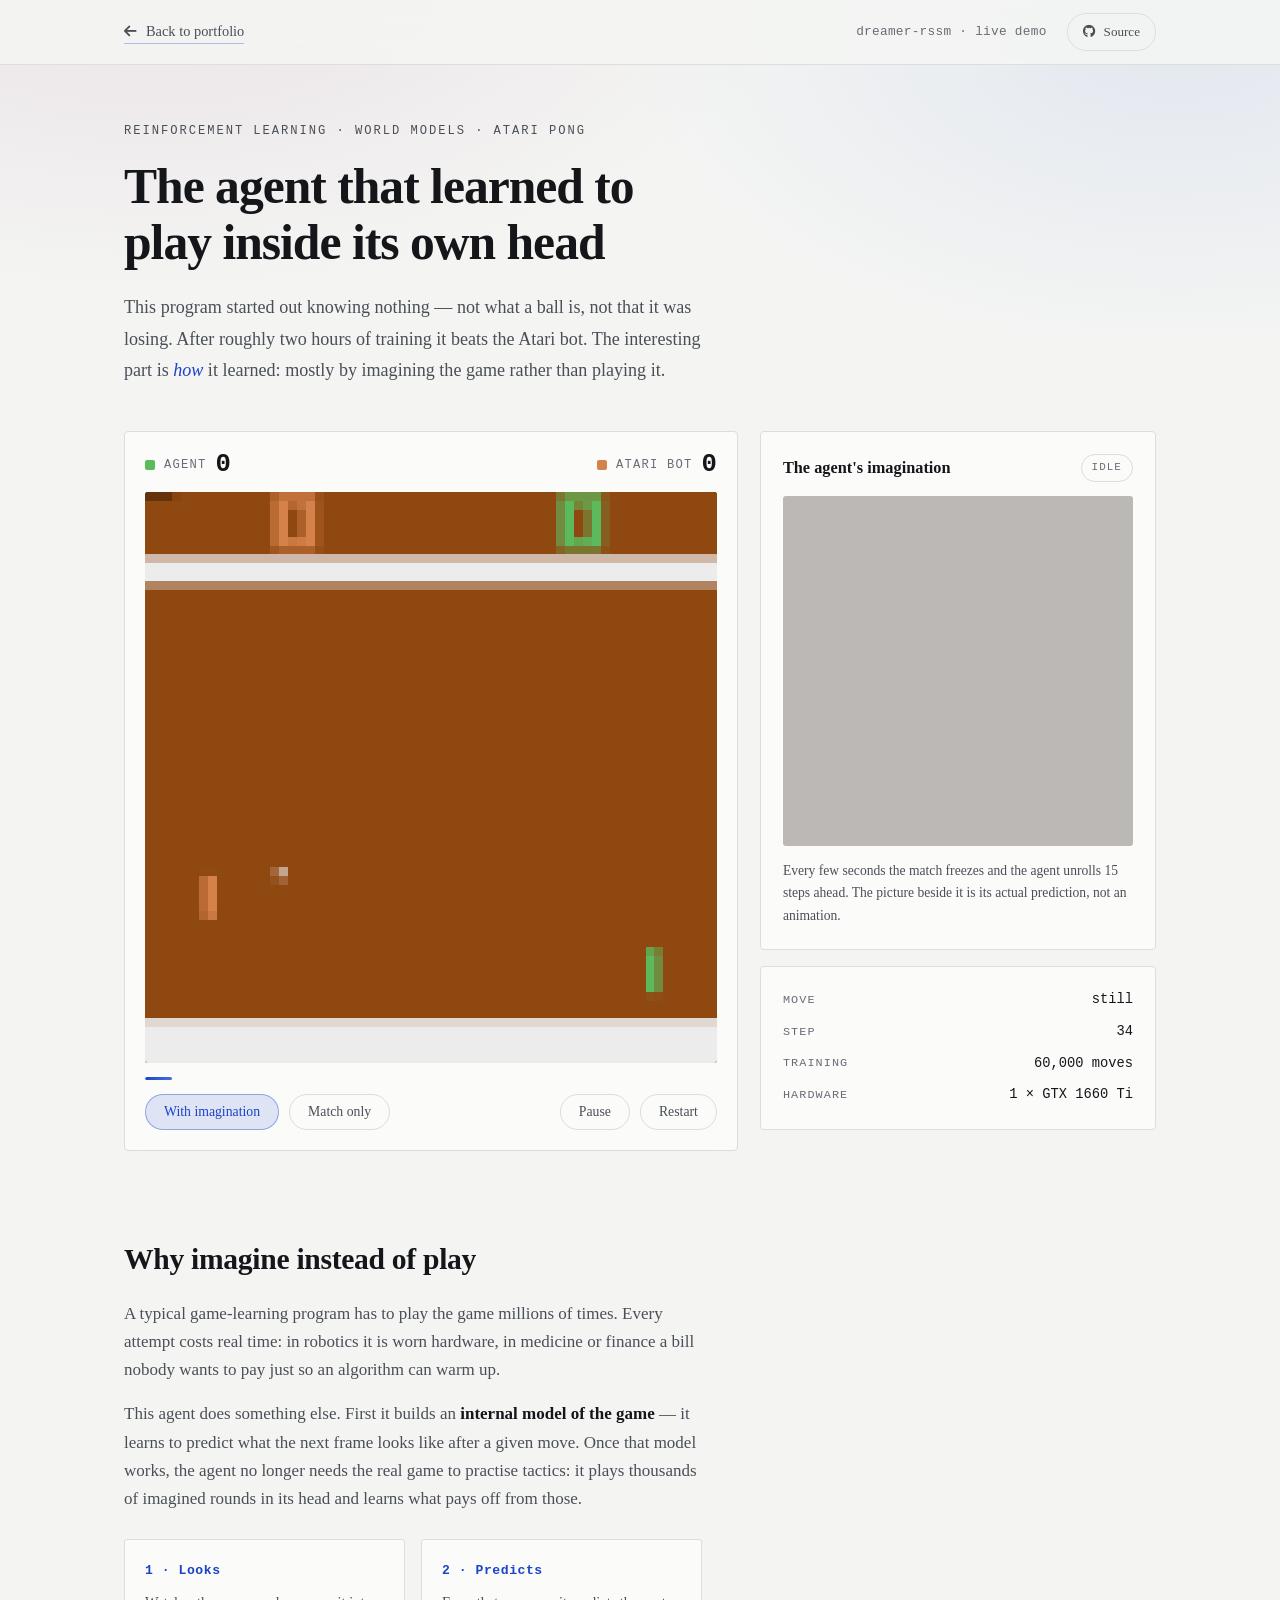
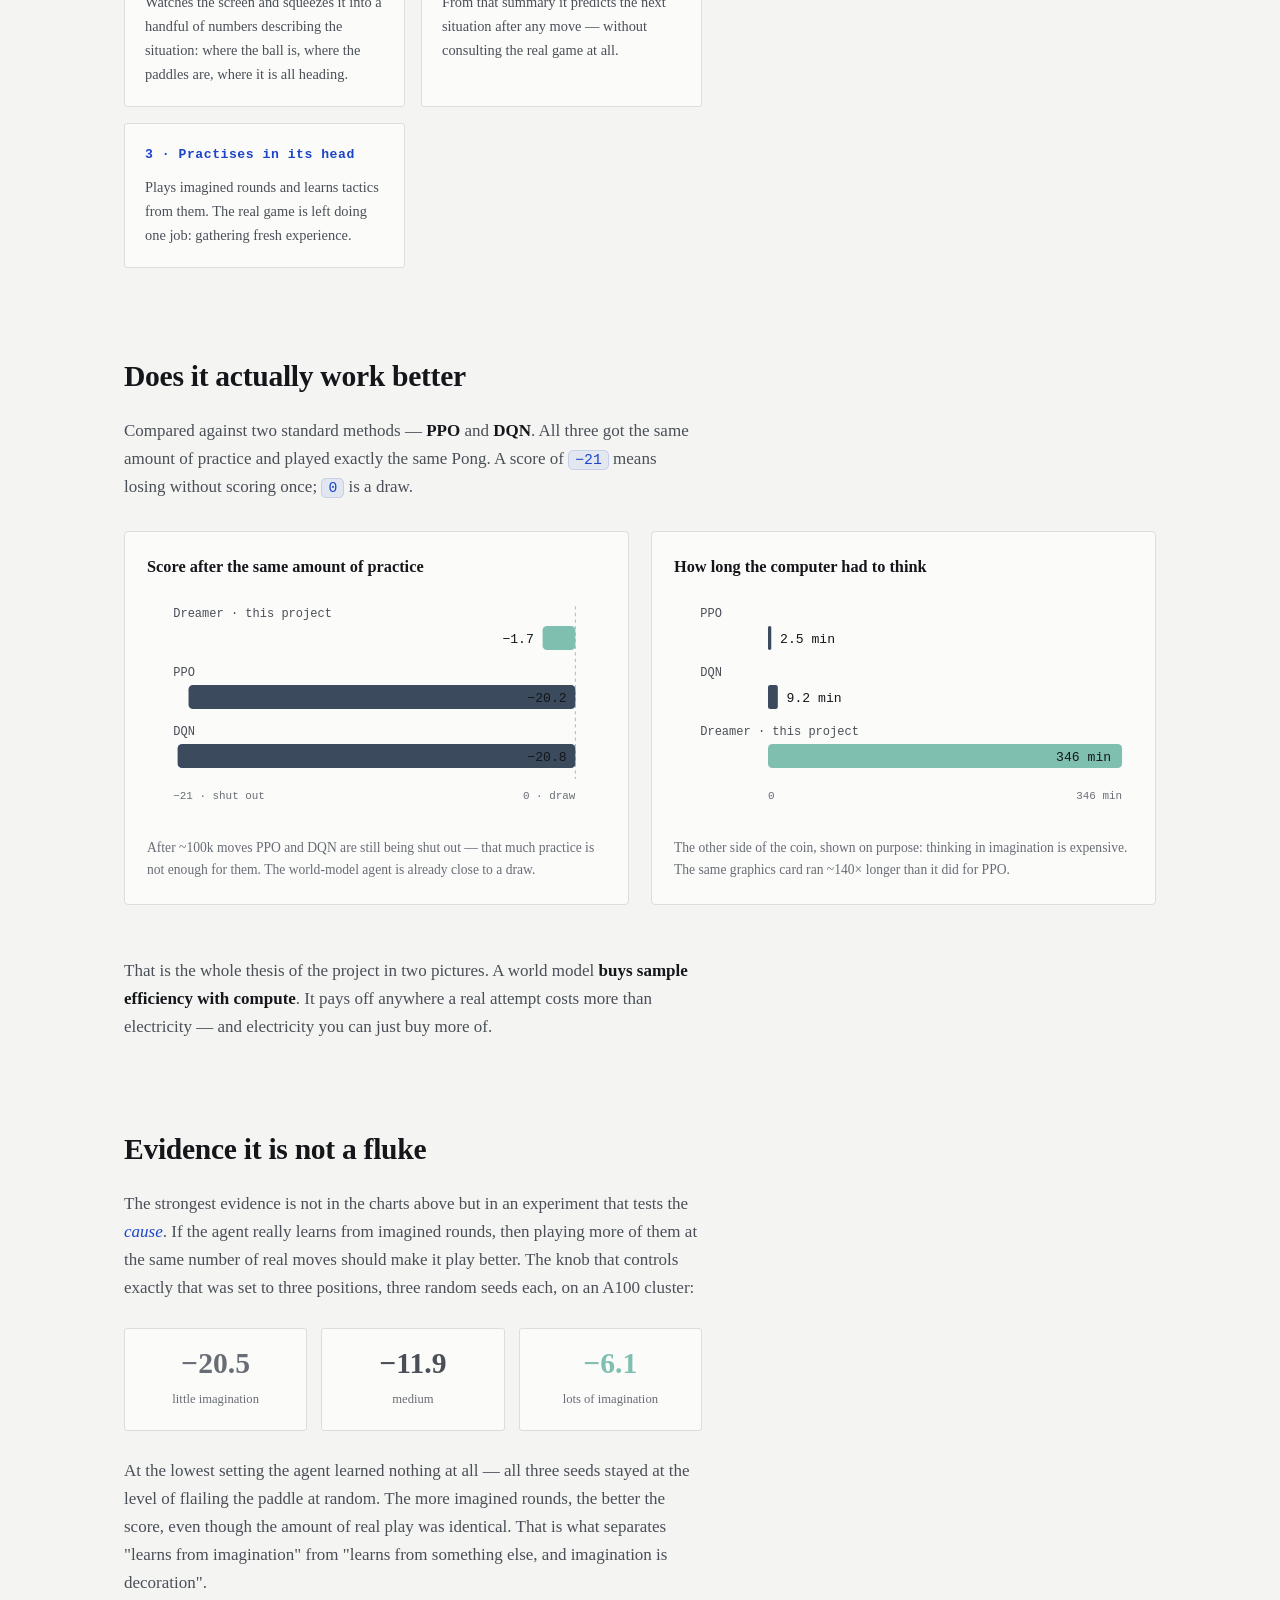
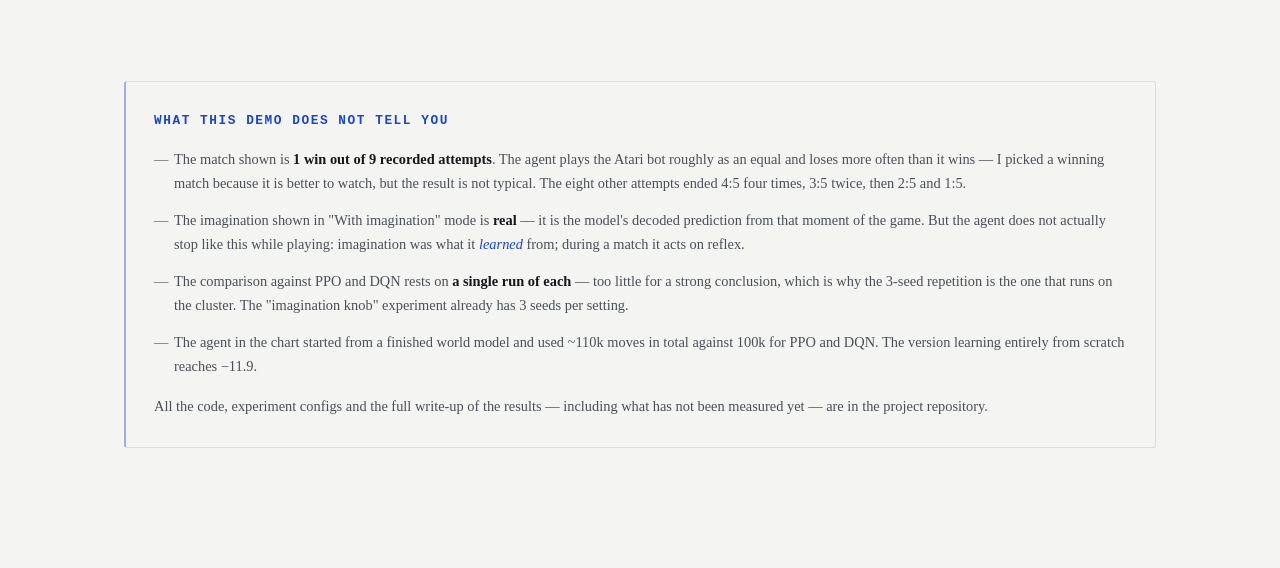
==== demos/dreamer/index.html @ c0cf16ac "Retype the portfolio as a preprint: paper, pen-blue accent, sidenotes Replaces the near-black glassm" ====
<!doctype html>
<html lang="en">
  <head>
    <meta charset="UTF-8" />
    <meta name="viewport" content="width=device-width, initial-scale=1.0" />
    <meta
      name="description"
      content="Live demo of dreamer-rssm — a DreamerV2/V3-style world-model agent that learned Atari Pong by training inside its own imagination. Real recorded frames and real decoded model predictions."
    />
    <title>The agent that learned to play inside its own head | Grzegorz Mróz</title>

    <link
      rel="icon"
      href="data:image/svg+xml,<svg xmlns='http://www.w3.org/2000/svg' viewBox='0 0 100 100'><text y='.9em' font-size='90'>🌀</text></svg>"
    />

    <link rel="preconnect" href="https://fonts.googleapis.com" />
    <link rel="preconnect" href="https://fonts.gstatic.com" crossorigin />
    <link
      href="https://fonts.googleapis.com/css2?family=Inter:wght@300;400;500;600;700&family=Outfit:wght@400;500;600;700;800&family=JetBrains+Mono:wght@400;500&display=swap"
      rel="stylesheet"
    />
    <link
      rel="stylesheet"
      href="https://cdnjs.cloudflare.com/ajax/libs/font-awesome/6.5.0/css/all.min.css"
    />

    <link rel="stylesheet" href="../../styles.css?v=7" />
    <link rel="stylesheet" href="../demo.css?v=7" />
    <link rel="stylesheet" href="dreamer.css?v=7" />
  </head>

  <body class="demo-page">
    <div class="demo-topbar">
      <div class="demo-topbar-inner">
        <a class="demo-back" href="../../index.html#projects">
          <i class="fas fa-arrow-left"></i> Back to portfolio
        </a>
        <span class="demo-topbar-title">dreamer-rssm · live demo</span>
        <a
          class="demo-repo"
          href="https://github.com/Grzmro/dreamer-rssm"
          target="_blank"
          rel="noopener noreferrer"
        >
          <i class="fab fa-github"></i> Source
        </a>
      </div>
    </div>

    <div class="demo-wrap">
      <header class="demo-prose">
        <p class="demo-eyebrow">Reinforcement learning · world models · Atari Pong</p>
        <h1>The agent that learned to play inside its own head</h1>
        <p class="demo-lede">
          This program started out knowing nothing — not what a ball is, not that it was
          losing. After roughly two hours of training it beats the Atari bot. The interesting
          part is <em>how</em> it learned: mostly by imagining the game rather than playing it.
        </p>
      </header>

      <!-- ============ THE MATCH ============ -->
      <section class="dreamer-machine">
        <div class="dreamer-screen-shell">
          <div class="dreamer-scoreline">
            <div class="dreamer-score-side">
              <span class="dreamer-swatch dreamer-swatch-agent"></span>
              <span>agent</span>
              <span class="dreamer-score-num" id="scoreA">0</span>
            </div>
            <div class="dreamer-score-side dreamer-score-side-right">
              <span class="dreamer-score-num" id="scoreB">0</span>
              <span>Atari bot</span>
              <span class="dreamer-swatch dreamer-swatch-rival"></span>
            </div>
          </div>

          <div class="dreamer-screen">
            <canvas id="stage" width="64" height="64" aria-label="Recorded Pong match"></canvas>
            <div class="dreamer-flash" id="flash"></div>
            <div class="dreamer-loading" id="loading">loading the recorded match…</div>
          </div>

          <div class="dreamer-track"><i id="progress"></i></div>

          <div class="demo-controls">
            <button class="demo-btn" id="mode1" aria-pressed="true">With imagination</button>
            <button class="demo-btn" id="mode2" aria-pressed="false">Match only</button>
            <span class="demo-spacer"></span>
            <button class="demo-btn" id="play">Pause</button>
            <button class="demo-btn" id="restart">Restart</button>
          </div>
        </div>

        <div class="dreamer-side">
          <div class="demo-panel">
            <div class="demo-panel-head">
              <h3>The agent's imagination</h3>
              <span class="demo-badge" id="dreamBadge">idle</span>
            </div>
            <div class="dreamer-dream-screen is-idle" id="dreamShell">
              <canvas id="dream" width="64" height="64" aria-label="Decoded model prediction"></canvas>
            </div>
            <p class="dreamer-dream-text" id="dreamText">
              Every few seconds the match freezes and the agent unrolls 15 steps ahead. The
              picture beside it is its actual prediction, not an animation.
            </p>
          </div>

          <div class="demo-panel">
            <dl class="demo-readout">
              <dt>move</dt>
              <dd id="rMove">—</dd>
              <dt>step</dt>
              <dd id="rStep">0</dd>
              <dt>training</dt>
              <dd>60,000 moves</dd>
              <dt>hardware</dt>
              <dd>1 × GTX 1660 Ti</dd>
            </dl>
          </div>
        </div>
      </section>

      <!-- ============ WHY IMAGINATION ============ -->
      <section class="demo-section demo-prose">
        <h2>Why imagine instead of play</h2>
        <p>
          A typical game-learning program has to play the game millions of times. Every attempt
          costs real time: in robotics it is worn hardware, in medicine or finance a bill nobody
          wants to pay just so an algorithm can warm up.
        </p>
        <p>
          This agent does something else. First it builds an <strong>internal model of the
          game</strong> — it learns to predict what the next frame looks like after a given move.
          Once that model works, the agent no longer needs the real game to practise tactics: it
          plays thousands of imagined rounds in its head and learns what pays off from those.
        </p>
        <div class="demo-cards">
          <div class="demo-card">
            <h3>1 · Looks</h3>
            <p>
              Watches the screen and squeezes it into a handful of numbers describing the
              situation: where the ball is, where the paddles are, where it is all heading.
            </p>
          </div>
          <div class="demo-card">
            <h3>2 · Predicts</h3>
            <p>
              From that summary it predicts the next situation after any move — without
              consulting the real game at all.
            </p>
          </div>
          <div class="demo-card">
            <h3>3 · Practises in its head</h3>
            <p>
              Plays imagined rounds and learns tactics from them. The real game is left doing
              one job: gathering fresh experience.
            </p>
          </div>
        </div>
      </section>

      <!-- ============ DOES IT WORK ============ -->
      <section class="demo-section">
        <div class="demo-prose">
          <h2>Does it actually work better</h2>
          <p>
            Compared against two standard methods — <strong>PPO</strong> and <strong>DQN</strong>.
            All three got the same amount of practice and played exactly the same Pong. A score of
            <code>−21</code> means losing without scoring once; <code>0</code> is a draw.
          </p>
        </div>

        <div class="demo-figures">
          <figure class="demo-figure">
            <h3>Score after the same amount of practice</h3>
            <svg
              viewBox="0 0 420 214"
              role="img"
              aria-label="Match score: Dreamer −1.7; PPO −20.2; DQN −20.8. Zero means a draw."
            >
              <line class="rule-zero" x1="392" y1="14" x2="392" y2="172"></line>
              <line class="rule" x1="24" y1="172" x2="392" y2="172"></line>
              <text class="axis-note" x="392" y="190" text-anchor="end">0 · draw</text>
              <text class="axis-note" x="24" y="190" text-anchor="start">−21 · shut out</text>

              <g>
                <title>Dreamer, this project: −1.7</title>
                <text class="bar-label" x="24" y="24">Dreamer · this project</text>
                <rect x="362" y="32" width="30" height="22" rx="4" fill="#7fbfb0"></rect>
                <text class="bar-value" x="354" y="48" text-anchor="end">−1.7</text>
              </g>
              <g>
                <title>PPO: −20.2</title>
                <text class="bar-label" x="24" y="78">PPO</text>
                <rect x="38" y="86" width="354" height="22" rx="4" fill="#3c4a5e"></rect>
                <text class="bar-value" x="384" y="102" text-anchor="end">−20.2</text>
              </g>
              <g>
                <title>DQN: −20.8</title>
                <text class="bar-label" x="24" y="132">DQN</text>
                <rect x="28" y="140" width="364" height="22" rx="4" fill="#3c4a5e"></rect>
                <text class="bar-value" x="384" y="156" text-anchor="end">−20.8</text>
              </g>
            </svg>
            <figcaption>
              After ~100k moves PPO and DQN are still being shut out — that much practice is not
              enough for them. The world-model agent is already close to a draw.
            </figcaption>
          </figure>

          <figure class="demo-figure">
            <h3>How long the computer had to think</h3>
            <svg
              viewBox="0 0 420 214"
              role="img"
              aria-label="Compute time on the same GPU: PPO 2.5 minutes; DQN 9.2 minutes; Dreamer 346 minutes."
            >
              <line class="rule" x1="86" y1="172" x2="410" y2="172"></line>
              <text class="axis-note" x="86" y="190" text-anchor="start">0</text>
              <text class="axis-note" x="410" y="190" text-anchor="end">346 min</text>

              <g>
                <title>PPO: 2.5 minutes</title>
                <text class="bar-label" x="24" y="24">PPO</text>
                <rect x="86" y="32" width="3" height="22" rx="1.5" fill="#3c4a5e"></rect>
                <text class="bar-value" x="97" y="48">2.5 min</text>
              </g>
              <g>
                <title>DQN: 9.2 minutes</title>
                <text class="bar-label" x="24" y="78">DQN</text>
                <rect x="86" y="86" width="9" height="22" rx="2" fill="#3c4a5e"></rect>
                <text class="bar-value" x="103" y="102">9.2 min</text>
              </g>
              <g>
                <title>Dreamer: 346 minutes</title>
                <text class="bar-label" x="24" y="132">Dreamer · this project</text>
                <rect x="86" y="140" width="324" height="22" rx="4" fill="#7fbfb0"></rect>
                <text class="bar-value" x="400" y="156" text-anchor="end">346 min</text>
              </g>
            </svg>
            <figcaption>
              The other side of the coin, shown on purpose: thinking in imagination is expensive.
              The same graphics card ran ~140× longer than it did for PPO.
            </figcaption>
          </figure>
        </div>

        <div class="demo-prose demo-section-tight">
          <p>
            That is the whole thesis of the project in two pictures. A world model
            <strong>buys sample efficiency with compute</strong>. It pays off anywhere a real
            attempt costs more than electricity — and electricity you can just buy more of.
          </p>
        </div>
      </section>

      <!-- ============ NOT A FLUKE ============ -->
      <section class="demo-section demo-prose">
        <h2>Evidence it is not a fluke</h2>
        <p>
          The strongest evidence is not in the charts above but in an experiment that tests the
          <em>cause</em>. If the agent really learns from imagined rounds, then playing more of
          them at the same number of real moves should make it play better. The knob that controls
          exactly that was set to three positions, three random seeds each, on an A100 cluster:
        </p>
        <div class="demo-stat-row">
          <div class="demo-stat">
            <b style="color: var(--text-muted)">−20.5</b><span>little imagination</span>
          </div>
          <div class="demo-stat">
            <b style="color: var(--accent-secondary)">−11.9</b><span>medium</span>
          </div>
          <div class="demo-stat"><b style="color: #7fbfb0">−6.1</b><span>lots of imagination</span></div>
        </div>
        <p>
          At the lowest setting the agent learned nothing at all — all three seeds stayed at the
          level of flailing the paddle at random. The more imagined rounds, the better the score,
          even though the amount of real play was identical. That is what separates "learns from
          imagination" from "learns from something else, and imagination is decoration".
        </p>
      </section>

      <!-- ============ CAVEATS ============ -->
      <section class="demo-fine">
        <h3>What this demo does not tell you</h3>
        <ul>
          <li>
            The match shown is <strong>1 win out of 9 recorded attempts</strong>. The agent plays
            the Atari bot roughly as an equal and loses more often than it wins — I picked a
            winning match because it is better to watch, but the result is not typical. The eight
            other attempts ended 4:5 four times, 3:5 twice, then 2:5 and 1:5.
          </li>
          <li>
            The imagination shown in "With imagination" mode is <strong>real</strong> — it is the
            model's decoded prediction from that moment of the game. But the agent does not
            actually stop like this while playing: imagination was what it <em>learned</em> from;
            during a match it acts on reflex.
          </li>
          <li>
            The comparison against PPO and DQN rests on <strong>a single run of each</strong> —
            too little for a strong conclusion, which is why the 3-seed repetition is the one that
            runs on the cluster. The "imagination knob" experiment already has 3 seeds per setting.
          </li>
          <li>
            The agent in the chart started from a finished world model and used ~110k moves in
            total against 100k for PPO and DQN. The version learning entirely from scratch reaches
            −11.9.
          </li>
        </ul>
        <p>
          All the code, experiment configs and the full write-up of the results — including what
          has not been measured yet — are in the project repository.
        </p>
      </section>
    </div>

    <script src="dreamer-demo.js?v=7"></script>
  </body>
</html>
---- styles.css ----
/*
 * Grzegorz Mróz — portfolio, typeset as a preprint.
 *
 * Direction: a working paper that has been read and marked up. The page is
 * ink on cool recycled stock; the accent is ballpoint blue, and the only
 * handwriting on the page is in the margins, where a reader's notes belong.
 *
 * Layout follows Tufte: one measured reading column, a sticky contents list
 * in the left margin, sidenotes floated into the right.
 */

/* ==============================================================
   1. TOKENS
   ============================================================== */
:root {
    /* Palette — 6 values, all verified against WCAG AA on --paper */
    --paper: #f4f5f3;        /* cool recycled stock, deliberately not cream */
    --raised: #fbfbfa;       /* pasted-in figure panels */
    --ink: #14161a;          /* 16.6:1 */
    --ink-mid: #4a4f57;      /* 7.5:1  */
    --ink-faint: #686d75;    /* 4.8:1  */
    --rule: #dcded8;
    --pen: #1b44c8;          /* 7.1:1 — ballpoint, the single accent */
    --marker: #f7ec9b;       /* highlighter, applied with multiply */
    --marker-blend: multiply;

    /* Figure ink */
    --plot-hero: var(--pen);
    --plot-base: #9aa0a8;
    --plot-base2: #c0c5cb;

    /* Type */
    --serif: 'Source Serif 4', 'Source Serif Pro', Charter, Georgia, serif;
    --mono: 'IBM Plex Mono', ui-monospace, 'SF Mono', Menlo, monospace;
    --hand: 'Caveat', 'Segoe Script', cursive;

    /* Measure & rhythm */
    --measure: 40rem;        /* reading column */
    --margin-col: 12.5rem;   /* sidenote column */
    --toc-col: 11.5rem;
    --gap: 2.75rem;
    --head-h: 3rem;

    /* ---- Compatibility layer ----------------------------------------
       The pages under demos/ load this stylesheet and were written against
       the previous token names. Mapping them here keeps those pages working
       and pulls them into the current palette without a rewrite. Delete a
       line only once nothing under demos/ references it.
       ------------------------------------------------------------------ */
    --accent-rgb: 27, 68, 200;
    --accent2-rgb: 138, 47, 107;
    --accent-primary: var(--pen);
    --accent-secondary: var(--ink-mid);
    --accent-gradient: linear-gradient(135deg, var(--pen), #4a6fe0);
    --bg-primary: var(--paper);
    --bg-elevated: var(--raised);
    --bg-card: var(--raised);
    --glass-bg: color-mix(in srgb, var(--paper) 88%, transparent);
    --text-primary: var(--ink);
    --text-secondary: var(--ink-mid);
    --text-muted: var(--ink-faint);
    --text-accent: var(--pen);
    --border-subtle: var(--rule);
    --border-hover: var(--pen);
    --border-radius: 4px;
    --border-radius-sm: 3px;
    --font-body: var(--serif);
    --font-heading: var(--serif);
    --font-mono: var(--mono);
}

@media (prefers-color-scheme: dark) {
    :root:not([data-theme='light']) {
        --paper: #16171b;
        --raised: #1c1e23;
        --ink: #e8e9e4;       /* 14.7:1 */
        --ink-mid: #a4a9b0;   /* 7.6:1  */
        --ink-faint: #7f858d; /* 4.8:1  */
        --rule: #2c2e34;
        --pen: #8fa8ff;       /* 7.9:1  */
        --marker: rgba(143, 168, 255, 0.22);
        --marker-blend: normal;
        --plot-base: #6a7079;
        --plot-base2: #4c525a;

        /* Compatibility layer — the raw triples have no var() indirection
           to inherit, so they are restated for the dark plate. */
        --accent-rgb: 143, 168, 255;
        --accent2-rgb: 229, 138, 196;
        --accent-gradient: linear-gradient(135deg, var(--pen), #b9c8ff);
    }
}

/* ==============================================================
   2. RESET & BASE
   ============================================================== */
*,
*::before,
*::after {
    box-sizing: border-box;
    margin: 0;
    padding: 0;
}

html {
    scroll-behavior: smooth;
    scroll-padding-top: calc(var(--head-h) + 1.5rem);
    -webkit-text-size-adjust: 100%;
}

body {
    background: var(--paper);
    color: var(--ink);
    font-family: var(--serif);
    font-size: 1.0625rem;
    line-height: 1.65;
    font-variant-numeric: oldstyle-nums proportional-nums;
    -webkit-font-smoothing: antialiased;
    -moz-osx-font-smoothing: grayscale;
    overflow-x: hidden;
}

::selection {
    background: var(--pen);
    color: var(--paper);
}

a {
    color: var(--pen);
    text-decoration: none;
    text-decoration-skip-ink: auto;
    border-bottom: 1px solid color-mix(in srgb, var(--pen) 32%, transparent);
    transition: border-color 0.15s ease, background-color 0.15s ease;
}

a:hover {
    border-bottom-color: var(--pen);
}

:focus-visible {
    outline: 2px solid var(--pen);
    outline-offset: 3px;
    border-radius: 2px;
}

sup {
    font-size: 0.62em;
    vertical-align: super;
    line-height: 0;
    font-feature-settings: 'lnum';
}

em { font-style: italic; }
strong { font-weight: 600; }

mark {
    background: var(--marker);
    mix-blend-mode: var(--marker-blend);
    color: inherit;
    padding: 0.04em 0.12em;
    border-radius: 1px;
    box-decoration-break: clone;
}

.skip-link {
    position: absolute;
    left: -9999px;
    top: 0;
    z-index: 100;
    background: var(--pen);
    color: var(--paper);
    padding: 0.6rem 1rem;
    border: 0;
    font-family: var(--mono);
    font-size: 0.8rem;
}

.skip-link:focus {
    left: 0.5rem;
    top: 0.5rem;
}

/* ==============================================================
   3. RUNNING HEAD
   ============================================================== */
.runhead {
    position: fixed;
    inset: 0 0 auto 0;
    height: var(--head-h);
    z-index: 40;
    background: color-mix(in srgb, var(--paper) 88%, transparent);
    backdrop-filter: blur(8px);
    border-bottom: 1px solid transparent;
    transition: border-color 0.25s ease;
}

.runhead.is-scrolled {
    border-bottom-color: var(--rule);
}

.runhead-inner {
    height: 100%;
    max-width: 74rem;
    margin-inline: auto;
    padding-inline: 1.5rem;
    display: flex;
    align-items: center;
    gap: 0.75rem;
    font-family: var(--mono);
    font-size: 0.72rem;
    letter-spacing: 0.06em;
    text-transform: uppercase;
    color: var(--ink-faint);
}

.runhead-author {
    color: var(--ink);
    font-weight: 500;
}

.runhead-title {
    flex: 1;
    min-width: 0;
    overflow: hidden;
    text-overflow: ellipsis;
    white-space: nowrap;
    opacity: 0;
    transition: opacity 0.3s ease;
}

.runhead.is-scrolled .runhead-title { opacity: 1; }

.runhead-toc-btn {
    display: none;
    font: inherit;
    letter-spacing: inherit;
    text-transform: inherit;
    color: var(--pen);
    background: none;
    border: 1px solid var(--rule);
    border-radius: 3px;
    padding: 0.3rem 0.6rem;
    cursor: pointer;
}

/* ==============================================================
   4. PAGE GRID
   ============================================================== */
.paper {
    display: grid;
    grid-template-columns: var(--toc-col) minmax(0, 1fr);
    column-gap: var(--gap);
    justify-content: center;
    max-width: 74rem;
    margin-inline: auto;
    padding: calc(var(--head-h) + 4.5rem) 1.5rem 6rem;
}

.paper > *:not(.toc) {
    grid-column: 2;
    max-width: calc(var(--measure) + var(--margin-col) + 2.5rem);
    width: 100%;
}

/* Everything that carries prose is held to the reading measure; sidenotes
   float into the space between that measure and the column edge. */
.titleblock > *,
.abstract > *:not(.note),
.sec > p,
.sec > h2,
.sec > table,
.subsec > *:not(.note):not(.fig),
.closing > *:not(.note) {
    max-width: var(--measure);
}

/* ==============================================================
   5. TITLE BLOCK
   ============================================================== */
.titleblock {
    margin-bottom: 3.5rem;
}

.stamp {
    font-family: var(--mono);
    font-size: 0.7rem;
    letter-spacing: 0.13em;
    text-transform: uppercase;
    color: var(--ink-faint);
    padding-bottom: 1.4rem;
    margin-bottom: 1.9rem;
    border-bottom: 1px solid var(--rule);
}

.titleblock h1 {
    font-size: clamp(2.05rem, 1.2rem + 3.1vw, 3.15rem);
    font-weight: 600;
    line-height: 1.1;
    letter-spacing: -0.021em;
    text-wrap: balance;
    margin-bottom: 1.5rem;
}

.authors {
    font-size: 1.3rem;
    font-weight: 500;
    letter-spacing: -0.005em;
    margin-bottom: 0.65rem;
}

.affiliations {
    list-style: none;
    font-size: 0.9rem;
    line-height: 1.5;
    color: var(--ink-mid);
}

.affiliations li + li { margin-top: 0.15rem; }

.correspondence {
    display: flex;
    flex-wrap: wrap;
    gap: 0.5rem 1.5rem;
    margin-top: 1.8rem;
    padding-top: 1.4rem;
    border-top: 1px solid var(--rule);
}

.correspondence a {
    display: inline-flex;
    align-items: center;
    gap: 0.45rem;
    font-family: var(--mono);
    font-size: 0.78rem;
    border-bottom: 0;
    color: var(--ink-mid);
}

.correspondence a:hover { color: var(--pen); }

.correspondence svg {
    width: 0.95rem;
    height: 0.95rem;
    flex: none;
    fill: none;
    stroke: currentColor;
    stroke-width: 1.25;
    stroke-linecap: round;
    stroke-linejoin: round;
}

/* GitHub and LinkedIn marks are solid paths, not strokes. */
.correspondence a[href*='github'] svg,
.correspondence a[href*='linkedin'] svg {
    fill: currentColor;
    stroke: none;
}

.corr-strong {
    color: var(--pen) !important;
    font-weight: 500;
}

/* ==============================================================
   6. ABSTRACT
   ============================================================== */
.abstract {
    position: relative;
    margin-bottom: 4rem;
    padding: 1.6rem 0;
    border-top: 2px solid var(--ink);
    border-bottom: 1px solid var(--rule);
}

.abstract h2 {
    font-family: var(--mono);
    font-size: 0.72rem;
    font-weight: 500;
    letter-spacing: 0.15em;
    text-transform: uppercase;
    color: var(--ink-faint);
    margin-bottom: 0.85rem;
}

.abstract p {
    font-size: 1.02rem;
    line-height: 1.62;
}

.keywords {
    margin-top: 1rem;
    font-size: 0.88rem !important;
    color: var(--ink-mid);
}

/* ==============================================================
   7. TABLE OF CONTENTS
   ============================================================== */
.toc {
    grid-column: 1;
    grid-row: 1 / -1;
    position: sticky;
    top: calc(var(--head-h) + 2rem);
    align-self: start;
    max-height: calc(100vh - var(--head-h) - 4rem);
    overflow-y: auto;
    font-family: var(--mono);
    font-size: 0.76rem;
    line-height: 1.45;
}

.toc-head {
    font-size: 0.68rem;
    letter-spacing: 0.15em;
    text-transform: uppercase;
    color: var(--ink-faint);
    padding-bottom: 0.6rem;
    margin-bottom: 0.7rem;
    border-bottom: 1px solid var(--rule);
}

.toc ol {
    list-style: none;
}

.toc ol ol {
    margin-left: 1.1rem;
}

.toc li { margin-bottom: 0.42rem; }

.toc a {
    display: flex;
    gap: 0.55rem;
    color: var(--ink-mid);
    border-bottom: 0;
    padding: 0.1rem 0;
}

.toc a:hover { color: var(--pen); }

.toc-num {
    flex: none;
    min-width: 1.5rem;
    color: var(--ink-faint);
    font-variant-numeric: tabular-nums;
}

.toc a.is-current {
    color: var(--pen);
    font-weight: 500;
}

.toc a.is-current .toc-num { color: var(--pen); }

/* ==============================================================
   8. SECTIONS
   ============================================================== */
.sec {
    margin-bottom: 4.5rem;
}

.sec h2 {
    display: flex;
    gap: 0.9rem;
    font-size: 1.55rem;
    font-weight: 600;
    line-height: 1.25;
    letter-spacing: -0.014em;
    padding-bottom: 0.7rem;
    margin-bottom: 1.5rem;
    border-bottom: 1px solid var(--rule);
    text-wrap: balance;
}

.sec-num {
    flex: none;
    font-family: var(--mono);
    font-size: 0.82em;
    font-weight: 400;
    color: var(--ink-faint);
    font-variant-numeric: tabular-nums;
}

.subsec {
    margin-top: 3rem;
}

.subsec h3 {
    display: flex;
    gap: 0.85rem;
    font-size: 1.18rem;
    font-weight: 600;
    line-height: 1.35;
    letter-spacing: -0.008em;
    margin-bottom: 0.5rem;
    text-wrap: balance;
}

.sec p + p,
.subsec p + p {
    margin-top: 1rem;
}

.lead {
    font-size: 1.2rem;
    line-height: 1.5;
    color: var(--ink);
    margin-bottom: 1.2rem !important;
    text-wrap: pretty;
}

.repo-line {
    font-family: var(--mono);
    font-size: 0.78rem;
    margin-bottom: 1.5rem;
}

/* ==============================================================
   9. SIDENOTES — the signature
   ============================================================== */
/* The section box is already measure + gap + margin-col wide, so the note
   simply floats into the reserved tail; no negative margin is involved. */
.note {
    float: right;
    clear: right;
    width: var(--margin-col);
    margin: 0.35rem 0 1.2rem 2.5rem;
    font-family: var(--hand);
    font-size: 1.16rem;
    line-height: 1.3;
    color: var(--pen);
    padding-left: 0.85rem;
    border-left: 1.5px solid color-mix(in srgb, var(--pen) 30%, transparent);
    transform: rotate(-0.6deg);
}

/* ==============================================================
   10. FIGURES
   ============================================================== */
.fig {
    margin: 2rem 0 2.25rem;
}

.fig-body {
    background: var(--raised);
    border: 1px solid var(--rule);
    border-radius: 4px;
    padding: 1.1rem 1.2rem;
    overflow-x: auto;
}

.fig-body svg {
    display: block;
    width: 100%;
    height: auto;
    min-width: 30rem;
}

figcaption {
    margin-top: 0.75rem;
    font-size: 0.855rem;
    line-height: 1.5;
    color: var(--ink-mid);
    max-width: var(--measure);
}

.fig-label {
    font-family: var(--mono);
    font-size: 0.76rem;
    font-weight: 500;
    letter-spacing: 0.02em;
    color: var(--ink);
}

/* --- Figure 1: pipeline diagram --- */
.dgm text {
    font-family: var(--mono);
    fill: var(--ink-mid);
}

.dgm-box {
    fill: none;
    stroke: var(--ink-faint);
    stroke-width: 1;
}

.dgm-box-key {
    stroke: var(--pen);
    stroke-width: 1.4;
}

.dgm-t {
    font-size: 11.5px;
    fill: var(--ink);
    text-anchor: middle;
}

.dgm-s {
    font-size: 9px;
    fill: var(--ink-faint);
    text-anchor: middle;
}

.dgm-api {
    font-size: 9px;
    fill: var(--ink-faint);
    text-anchor: middle;
    letter-spacing: 0.04em;
}

.dgm-key { fill: var(--pen); }

.dgm-arr {
    stroke: var(--ink-faint);
    stroke-width: 1;
    stroke-dasharray: 2.5 2.5;
}

.dgm-head { fill: var(--ink-faint); }

/* --- Figure 2: learning curve --- */
.plt text {
    font-family: var(--mono);
    font-size: 10px;
    fill: var(--ink-faint);
}

.plt-grid {
    stroke: var(--rule);
    stroke-width: 1;
}

.plt-axis {
    stroke: var(--ink-faint);
    stroke-width: 1;
}

.plt-lab-r { text-anchor: end; }
.plt-lab-c { text-anchor: middle; }

.plt-axtitle {
    font-size: 9.5px;
    letter-spacing: 0.06em;
    text-transform: uppercase;
}

.plt-base {
    fill: none;
    stroke: var(--plot-base2);
    stroke-width: 1.4;
}

.plt-base2 {
    fill: none;
    stroke: var(--plot-base);
    stroke-width: 1.4;
}

.plt-hero {
    fill: none;
    stroke: var(--plot-hero);
    stroke-width: 2.4;
    stroke-linejoin: round;
    stroke-linecap: round;
}

.plt-dot { fill: var(--plot-hero); }

.plt-key {
    fill: var(--pen);
    font-weight: 500;
}

/* ==============================================================
   11. TECH LISTS
   ============================================================== */
.tech {
    display: flex;
    flex-wrap: wrap;
    gap: 0.4rem;
    list-style: none;
    margin: 1.25rem 0;
}

.tech li {
    font-family: var(--mono);
    font-size: 0.735rem;
    line-height: 1.4;
    color: var(--ink-mid);
    padding: 0.22rem 0.55rem;
    border: 1px solid var(--rule);
    border-radius: 3px;
    background: var(--raised);
}

/* ==============================================================
   12. DEMO CALLOUT
   ============================================================== */
.demo-line {
    display: flex;
    flex-wrap: wrap;
    align-items: baseline;
    gap: 0.5rem 1rem;
    margin-top: 1.25rem !important;
}

.demo-link {
    display: inline-flex;
    align-items: center;
    gap: 0.5rem;
    font-family: var(--mono);
    font-size: 0.79rem;
    font-weight: 500;
    color: var(--paper);
    background: var(--pen);
    border: 1px solid var(--pen);
    border-bottom-color: var(--pen);
    border-radius: 3px;
    padding: 0.45rem 0.85rem;
    transition: opacity 0.15s ease;
}

.demo-link:hover { opacity: 0.85; }

.demo-link svg {
    width: 0.8rem;
    height: 0.8rem;
    fill: currentColor;
    flex: none;
}

.demo-note {
    font-size: 0.85rem;
    color: var(--ink-faint);
}

/* ==============================================================
   13. MATERIALS GRID
   ============================================================== */
.matgrid {
    display: grid;
    grid-template-columns: repeat(auto-fit, minmax(15rem, 1fr));
    gap: 1.75rem 2rem;
    margin-top: 2.25rem;
}

.mat h3 {
    font-family: var(--mono);
    font-size: 0.72rem;
    font-weight: 500;
    letter-spacing: 0.13em;
    text-transform: uppercase;
    color: var(--ink-faint);
    padding-bottom: 0.5rem;
    border-bottom: 1px solid var(--rule);
}

.mat .tech { margin: 0.85rem 0 0; }

/* ==============================================================
   14. 3D GRAPH (Figure 3)
   ============================================================== */
.fig-body-graph { padding: 0; }

#skills-graph-container {
    position: relative;
    width: 100%;
    height: 26rem;
    touch-action: pan-y;
}

#skills-graph {
    display: block;
    width: 100%;
    height: 100%;
    cursor: grab;
}

#skills-graph:active { cursor: grabbing; }

.graph-hint {
    position: absolute;
    left: 0.9rem;
    bottom: 0.75rem;
    font-family: var(--mono);
    font-size: 0.68rem;
    letter-spacing: 0.05em;
    color: var(--ink-faint);
    pointer-events: none;
}

/* Filter buttons are injected by 3d-graph.js */
.graph-filters {
    position: absolute;
    top: 0.75rem;
    left: 0.9rem;
    right: 0.9rem;
    display: flex;
    flex-wrap: wrap;
    gap: 0.35rem;
    z-index: 2;
}

.graph-filters button {
    font-family: var(--mono);
    font-size: 0.68rem;
    line-height: 1.3;
    color: var(--ink-mid);
    background: var(--paper);
    border: 1px solid var(--rule);
    border-radius: 3px;
    padding: 0.25rem 0.5rem;
    cursor: pointer;
    transition: color 0.15s ease, border-color 0.15s ease;
}

.graph-filters button:hover { color: var(--pen); }

.graph-filters button.active {
    color: var(--pen);
    border-color: var(--pen);
}

/* ==============================================================
   15. TABLE
   ============================================================== */
.tbl {
    width: 100%;
    border-collapse: collapse;
    margin: 1.5rem 0 0.5rem;
    font-size: 0.94rem;
}

.tbl caption {
    caption-side: bottom;
    margin-top: 0.85rem;
    font-size: 0.855rem;
    line-height: 1.5;
    color: var(--ink-mid);
    text-align: left;
}

.tbl thead th {
    font-family: var(--mono);
    font-size: 0.68rem;
    font-weight: 500;
    letter-spacing: 0.13em;
    text-transform: uppercase;
    color: var(--ink-faint);
    text-align: left;
    padding: 0 0.9rem 0.55rem 0;
    border-bottom: 1.5px solid var(--ink);
}

.tbl tbody th,
.tbl tbody td {
    vertical-align: top;
    text-align: left;
    font-weight: 400;
    padding: 0.95rem 0.9rem 0.95rem 0;
    border-bottom: 1px solid var(--rule);
}

.tbl tbody tr:last-child th,
.tbl tbody tr:last-child td {
    border-bottom: 0;
}

.tbl-when {
    width: 7.5rem;
    font-family: var(--mono);
    font-size: 0.74rem;
    line-height: 1.5;
    color: var(--ink-mid);
    white-space: nowrap;
}

.tbl-when span { color: var(--ink-faint); }

.tbl-role {
    width: 11rem;
    font-weight: 600;
    line-height: 1.4;
}

/* ==============================================================
   16. EDUCATION
   ============================================================== */
.edu {
    padding-top: 1.4rem;
    margin-top: 1.4rem;
    border-top: 1px solid var(--rule);
}

.edu:first-of-type {
    border-top: 0;
    padding-top: 0;
    margin-top: 0;
}

.edu h3 {
    display: flex;
    flex-wrap: wrap;
    align-items: baseline;
    justify-content: space-between;
    gap: 0.4rem 1rem;
    font-size: 1.06rem;
    font-weight: 600;
    line-height: 1.4;
}

.edu-when {
    font-family: var(--mono);
    font-size: 0.72rem;
    font-weight: 400;
    color: var(--ink-faint);
    white-space: nowrap;
}

.edu-where {
    font-size: 0.94rem;
    color: var(--ink-mid);
    margin-top: 0.15rem;
}

.thesis {
    font-size: 0.94rem;
    line-height: 1.55;
    color: var(--ink-mid);
    margin-top: 0.8rem;
    padding-left: 0.9rem;
    border-left: 2px solid var(--rule);
}

.thesis-label {
    font-family: var(--mono);
    font-size: 0.72rem;
    letter-spacing: 0.06em;
    text-transform: uppercase;
    color: var(--ink-faint);
}

.edu .tech { margin: 0.9rem 0 0; }

/* ==============================================================
   17. CORRESPONDENCE / CLOSING
   ============================================================== */
.closing {
    padding-top: 2.25rem;
    border-top: 2px solid var(--ink);
    margin-bottom: 0;
}

.corr-main {
    margin-top: 1.4rem !important;
    font-size: 1.35rem;
    letter-spacing: -0.01em;
}

.corr-meta {
    display: grid;
    grid-template-columns: repeat(auto-fit, minmax(11rem, 1fr));
    gap: 1.1rem 2rem;
    margin-top: 2.25rem;
    padding-top: 1.5rem;
    border-top: 1px solid var(--rule);
}

.corr-meta dt {
    font-family: var(--mono);
    font-size: 0.66rem;
    letter-spacing: 0.13em;
    text-transform: uppercase;
    color: var(--ink-faint);
    margin-bottom: 0.25rem;
}

.corr-meta dd { font-size: 0.94rem; }

.colophon {
    margin-top: 2.5rem;
    font-family: var(--mono);
    font-size: 0.7rem;
    letter-spacing: 0.04em;
    color: var(--ink-faint);
}

/* ==============================================================
   18. SCROLL REVEAL
   ============================================================== */
.reveal {
    opacity: 0;
    transform: translateY(0.6rem);
    transition: opacity 0.55s ease, transform 0.55s ease;
}

.reveal.is-in {
    opacity: 1;
    transform: none;
}

/* ==============================================================
   19. RESPONSIVE
   ============================================================== */

/* Contents list leaves the margin and becomes a disclosure panel. */
@media (max-width: 68rem) {
    .paper {
        grid-template-columns: minmax(0, 1fr);
    }

    .paper > *:not(.toc) {
        grid-column: 1;
        max-width: calc(var(--measure) + var(--margin-col) + 2.5rem);
    }

    .runhead-toc-btn { display: block; }

    .toc {
        position: fixed;
        top: var(--head-h);
        left: 0;
        right: 0;
        z-index: 39;
        max-height: 0;
        overflow: hidden;
        background: var(--paper);
        border-bottom: 1px solid transparent;
        padding-inline: 1.5rem;
        transition: max-height 0.3s ease, border-color 0.3s ease;
    }

    .toc.is-open {
        max-height: 70vh;
        overflow-y: auto;
        padding-block: 1.1rem 1.4rem;
        border-bottom-color: var(--rule);
    }

    .toc-head { display: none; }
}

/* Sidenotes stop floating and sit in the flow. */
@media (max-width: 56rem) {
    .paper > *:not(.toc),
    .titleblock > *,
    .abstract > *:not(.note),
    .sec > p,
    .sec > h2,
    .sec > table,
    .subsec > *:not(.note):not(.fig),
    .closing > *:not(.note) {
        max-width: var(--measure);
    }

    .note {
        float: none;
        width: auto;
        max-width: var(--measure);
        margin: 1.4rem 0;
        transform: none;
        font-size: 1.2rem;
    }

    .fig-body svg { min-width: 26rem; }
}

@media (max-width: 40rem) {
    :root { --head-h: 2.75rem; }

    body { font-size: 1rem; }

    .paper { padding: calc(var(--head-h) + 2.75rem) 1.15rem 4rem; }

    .runhead-title { display: none; }

    .titleblock h1 { line-height: 1.14; }

    .authors { font-size: 1.15rem; }

    .sec { margin-bottom: 3.5rem; }

    .sec h2 { font-size: 1.35rem; }

    .subsec { margin-top: 2.25rem; }

    /* Table reflows to stacked records — headers become inline labels. */
    .tbl thead { display: none; }

    .tbl,
    .tbl tbody,
    .tbl tr,
    .tbl tbody th,
    .tbl tbody td {
        display: block;
        width: auto;
        padding-right: 0;
    }

    .tbl tbody tr {
        padding-bottom: 1.25rem;
        margin-bottom: 1.25rem;
        border-bottom: 1px solid var(--rule);
    }

    .tbl tbody tr:last-child {
        padding-bottom: 0;
        margin-bottom: 0;
        border-bottom: 0;
    }

    .tbl tbody th,
    .tbl tbody td {
        border-bottom: 0;
        padding: 0 0 0.4rem;
    }

    .tbl-when { white-space: normal; }
    .tbl-when br { display: none; }

    #skills-graph-container { height: 20rem; }

    .fig-body { padding: 0.85rem 0.7rem; }
    .fig-body svg { min-width: 22rem; }
}

/* ==============================================================
   20. MOTION & PRINT
   ============================================================== */
@media (prefers-reduced-motion: reduce) {
    html { scroll-behavior: auto; }

    *,
    *::before,
    *::after {
        animation-duration: 0.01ms !important;
        animation-iteration-count: 1 !important;
        transition-duration: 0.01ms !important;
    }

    .reveal {
        opacity: 1;
        transform: none;
    }
}

@media print {
    :root {
        --paper: #fff;
        --raised: #fff;
        --ink: #000;
        --ink-mid: #333;
        --ink-faint: #555;
        --rule: #bbb;
        --pen: #00308f;
    }

    .runhead,
    .toc,
    .graph-hint,
    .graph-filters,
    .skip-link {
        display: none !important;
    }

    .paper {
        display: block;
        max-width: none;
        padding: 0;
    }

    .note {
        float: none;
        width: auto;
        margin: 1rem 0;
        transform: none;
    }

    .sec {
        break-inside: avoid-page;
        margin-bottom: 2rem;
    }

    .fig { break-inside: avoid; }

    .reveal {
        opacity: 1 !important;
        transform: none !important;
    }

    a { color: var(--pen); }

    .correspondence a::after,
    .repo-line a::after {
        content: ' (' attr(href) ')';
        font-size: 0.7em;
        color: #555;
    }
}
---- demos/demo.css ----
/*
 * Shared chrome for the live demo pages.
 *
 * Both pages link ../styles.css first, so the design tokens, reset, fonts and
 * scrollbar come from the portfolio itself rather than being restated here —
 * one place to change the palette, no drift between the site and its demos.
 * Everything below is demo-specific: the page shell, the instrument panels and
 * the caveat block each demo ends on.
 */

/* ==============================
   PAGE SHELL
   ============================== */
.demo-page {
    background:
        radial-gradient(1100px 620px at 12% -8%, rgba(var(--accent2-rgb), 0.10), transparent 60%),
        radial-gradient(900px 520px at 92% 4%, rgba(var(--accent-rgb), 0.08), transparent 62%),
        var(--bg-primary);
    background-attachment: fixed;
    min-height: 100vh;
}

.demo-topbar {
    position: sticky;
    top: 0;
    z-index: 50;
    backdrop-filter: blur(18px) saturate(140%);
    -webkit-backdrop-filter: blur(18px) saturate(140%);
    background: var(--glass-bg);
    border-bottom: 1px solid var(--border-subtle);
}

.demo-topbar-inner {
    max-width: 1080px;
    margin: 0 auto;
    padding: 0 24px;
    height: 64px;
    display: flex;
    align-items: center;
    gap: 20px;
}

.demo-back {
    display: inline-flex;
    align-items: center;
    gap: 9px;
    color: var(--text-secondary);
    text-decoration: none;
    font-size: 0.9rem;
    font-weight: 500;
    transition: color 0.2s ease;
}

.demo-back:hover {
    color: var(--accent-primary);
}

.demo-topbar-title {
    font-family: var(--font-mono);
    font-size: 0.8rem;
    color: var(--text-muted);
    letter-spacing: 0.02em;
    margin-left: auto;
    white-space: nowrap;
    overflow: hidden;
    text-overflow: ellipsis;
}

.demo-repo {
    display: inline-flex;
    align-items: center;
    gap: 8px;
    padding: 7px 15px;
    border: 1px solid var(--border-subtle);
    border-radius: 100px;
    color: var(--text-secondary);
    text-decoration: none;
    font-size: 0.82rem;
    transition: border-color 0.2s ease, color 0.2s ease;
}

.demo-repo:hover {
    border-color: var(--border-hover);
    color: var(--text-accent);
}

.demo-wrap {
    max-width: 1080px;
    margin: 0 auto;
    padding: 56px 24px 120px;
}

/* ==============================
   TYPOGRAPHY
   ============================== */
.demo-prose {
    max-width: 68ch;
}

.demo-eyebrow {
    font-family: var(--font-mono);
    font-size: 0.76rem;
    text-transform: uppercase;
    letter-spacing: 0.16em;
    color: var(--accent-secondary);
    margin-bottom: 18px;
}

.demo-wrap h1 {
    font-family: var(--font-heading);
    font-size: clamp(2rem, 4.4vw, 3.1rem);
    font-weight: 700;
    line-height: 1.12;
    letter-spacing: -0.02em;
    margin-bottom: 22px;
}

.demo-wrap h2 {
    font-family: var(--font-heading);
    font-size: clamp(1.4rem, 2.4vw, 1.85rem);
    font-weight: 600;
    letter-spacing: -0.01em;
    margin-bottom: 16px;
}

.demo-wrap h3 {
    font-family: var(--font-heading);
    font-size: 1.02rem;
    font-weight: 600;
    margin-bottom: 10px;
}

.demo-lede {
    font-size: 1.13rem;
    color: var(--text-secondary);
    line-height: 1.75;
}

.demo-wrap p {
    color: var(--text-secondary);
}

.demo-prose p + p {
    margin-top: 16px;
}

.demo-wrap strong {
    color: var(--text-primary);
    font-weight: 600;
}

.demo-wrap em {
    color: var(--text-accent);
    font-style: italic;
}

.demo-wrap code {
    font-family: var(--font-mono);
    font-size: 0.87em;
    color: var(--text-accent);
    background: rgba(var(--accent-rgb), 0.08);
    border: 1px solid rgba(var(--accent-rgb), 0.14);
    border-radius: 5px;
    padding: 1px 6px;
}

.demo-section {
    margin-top: 84px;
}

.demo-section-tight {
    margin-top: 52px;
}

/* ==============================
   PANELS
   ============================== */
.demo-panel {
    background: var(--bg-card);
    border: 1px solid var(--border-subtle);
    border-radius: var(--border-radius);
    backdrop-filter: blur(14px);
    -webkit-backdrop-filter: blur(14px);
    padding: 22px;
}

.demo-panel-head {
    display: flex;
    align-items: center;
    justify-content: space-between;
    gap: 12px;
    margin-bottom: 14px;
}

.demo-panel-head h3 {
    margin-bottom: 0;
}

.demo-badge {
    font-family: var(--font-mono);
    font-size: 0.68rem;
    text-transform: uppercase;
    letter-spacing: 0.1em;
    padding: 4px 10px;
    border-radius: 100px;
    border: 1px solid var(--border-subtle);
    color: var(--text-muted);
    white-space: nowrap;
}

.demo-badge.is-live {
    border-color: rgba(var(--accent-rgb), 0.4);
    background: rgba(var(--accent-rgb), 0.1);
    color: var(--text-accent);
}

.demo-badge.is-good {
    border-color: rgba(127, 191, 176, 0.4);
    background: rgba(127, 191, 176, 0.1);
    color: #9ad4c6;
}

.demo-badge.is-warn {
    border-color: rgba(214, 138, 106, 0.4);
    background: rgba(214, 138, 106, 0.1);
    color: #e0a184;
}

/* ==============================
   CONTROLS
   ============================== */
.demo-controls {
    display: flex;
    flex-wrap: wrap;
    align-items: center;
    gap: 10px;
}

.demo-btn {
    font-family: var(--font-body);
    font-size: 0.86rem;
    font-weight: 500;
    color: var(--text-secondary);
    background: rgba(255, 255, 255, 0.03);
    border: 1px solid var(--border-subtle);
    border-radius: 100px;
    padding: 9px 18px;
    cursor: pointer;
    transition: all 0.2s ease;
}

.demo-btn:hover:not(:disabled) {
    border-color: var(--border-hover);
    color: var(--text-primary);
}

.demo-btn:disabled {
    opacity: 0.4;
    cursor: not-allowed;
}

.demo-btn[aria-pressed='true'] {
    background: rgba(var(--accent-rgb), 0.12);
    border-color: rgba(var(--accent-rgb), 0.4);
    color: var(--text-accent);
}

.demo-btn-primary {
    background: var(--accent-gradient);
    border-color: transparent;
    color: #0a0d12;
    font-weight: 600;
}

.demo-btn-primary:hover:not(:disabled) {
    color: #0a0d12;
    box-shadow: 0 6px 22px rgba(var(--accent-rgb), 0.28);
}

.demo-spacer {
    flex: 1;
}

/* ==============================
   READOUTS
   ============================== */
.demo-readout {
    display: grid;
    grid-template-columns: auto 1fr;
    gap: 9px 16px;
    font-size: 0.86rem;
}

.demo-readout dt {
    font-family: var(--font-mono);
    font-size: 0.74rem;
    text-transform: uppercase;
    letter-spacing: 0.09em;
    color: var(--text-muted);
    align-self: center;
}

.demo-readout dd {
    font-family: var(--font-mono);
    color: var(--text-primary);
    text-align: right;
}

.demo-stat-row {
    display: grid;
    grid-template-columns: repeat(auto-fit, minmax(150px, 1fr));
    gap: 14px;
    margin: 26px 0;
}

.demo-stat {
    background: var(--bg-card);
    border: 1px solid var(--border-subtle);
    border-radius: var(--border-radius-sm);
    padding: 18px;
    text-align: center;
}

.demo-stat b {
    display: block;
    font-family: var(--font-heading);
    font-size: 1.85rem;
    font-weight: 700;
    line-height: 1.1;
    margin-bottom: 4px;
}

.demo-stat span {
    font-size: 0.79rem;
    color: var(--text-muted);
}

/* ==============================
   CARDS
   ============================== */
.demo-cards {
    display: grid;
    grid-template-columns: repeat(auto-fit, minmax(215px, 1fr));
    gap: 16px;
    margin-top: 26px;
}

.demo-card {
    background: var(--bg-card);
    border: 1px solid var(--border-subtle);
    border-radius: var(--border-radius-sm);
    padding: 20px;
}

.demo-card h3 {
    color: var(--text-accent);
    font-family: var(--font-mono);
    font-size: 0.82rem;
    letter-spacing: 0.04em;
}

.demo-card p {
    font-size: 0.9rem;
    margin: 0;
}

/* ==============================
   FIGURES
   ============================== */
.demo-figures {
    display: grid;
    grid-template-columns: repeat(auto-fit, minmax(330px, 1fr));
    gap: 22px;
    margin-top: 30px;
}

.demo-figure {
    background: var(--bg-card);
    border: 1px solid var(--border-subtle);
    border-radius: var(--border-radius);
    padding: 22px;
}

.demo-figure svg {
    width: 100%;
    height: auto;
    display: block;
    margin: 6px 0 10px;
}

.demo-figure figcaption {
    font-size: 0.85rem;
    color: var(--text-muted);
    line-height: 1.65;
}

.demo-figure .bar-label {
    font-family: var(--font-mono);
    font-size: 11px;
    fill: var(--text-secondary);
}

.demo-figure .bar-value {
    font-family: var(--font-mono);
    font-size: 12px;
    font-weight: 500;
    fill: var(--text-primary);
}

.demo-figure .axis-note {
    font-family: var(--font-mono);
    font-size: 10px;
    fill: var(--text-muted);
}

.demo-figure .rule {
    stroke: rgba(255, 255, 255, 0.1);
    stroke-width: 1;
}

.demo-figure .rule-zero {
    stroke: rgba(var(--accent-rgb), 0.35);
    stroke-width: 1;
    stroke-dasharray: 3 3;
}

/* ==============================
   CAVEATS
   ============================== */
.demo-fine {
    margin-top: 84px;
    padding: 28px;
    border: 1px solid var(--border-subtle);
    border-left: 2px solid rgba(var(--accent-rgb), 0.4);
    border-radius: var(--border-radius-sm);
    background: rgba(255, 255, 255, 0.015);
}

.demo-fine h3 {
    font-family: var(--font-mono);
    font-size: 0.8rem;
    text-transform: uppercase;
    letter-spacing: 0.12em;
    color: var(--text-accent);
    margin-bottom: 16px;
}

.demo-fine ul {
    list-style: none;
    display: grid;
    gap: 12px;
}

.demo-fine li {
    position: relative;
    padding-left: 20px;
    font-size: 0.9rem;
    color: var(--text-secondary);
    line-height: 1.7;
}

.demo-fine li::before {
    content: '—';
    position: absolute;
    left: 0;
    color: var(--text-muted);
}

.demo-fine p {
    margin-top: 16px;
    font-size: 0.9rem;
}

/* ==============================
   MOBILE
   ============================== */
@media (max-width: 720px) {
    .demo-wrap {
        padding: 36px 18px 80px;
    }

    .demo-topbar-title {
        display: none;
    }

    .demo-section {
        margin-top: 60px;
    }
}
---- demos/dreamer/dreamer.css ----
/*
 * Dreamer demo — the instrument half of the page.
 *
 * The two screens are 64x64 canvases scaled up hard, because that is genuinely
 * the resolution the agent sees: the encoder takes 64x64 frames, so upscaling
 * with smoothing on would show a sharper world than the model ever had.
 */

.dreamer-machine {
    display: grid;
    grid-template-columns: minmax(0, 1.55fr) minmax(0, 1fr);
    gap: 22px;
    margin-top: 44px;
    align-items: start;
}

.dreamer-screen-shell {
    background: var(--bg-card);
    border: 1px solid var(--border-subtle);
    border-radius: var(--border-radius);
    backdrop-filter: blur(14px);
    -webkit-backdrop-filter: blur(14px);
    padding: 20px;
}

/* ---------- scoreline ---------- */
.dreamer-scoreline {
    display: flex;
    justify-content: space-between;
    align-items: center;
    gap: 14px;
    margin-bottom: 14px;
    font-family: var(--font-mono);
    font-size: 0.76rem;
    text-transform: uppercase;
    letter-spacing: 0.1em;
    color: var(--text-muted);
}

.dreamer-score-side {
    display: flex;
    align-items: center;
    gap: 9px;
}

.dreamer-score-side-right {
    flex-direction: row-reverse;
}

.dreamer-swatch {
    width: 10px;
    height: 10px;
    border-radius: 2px;
}

/* Sampled from the Atari 2600 frames the agent actually played. */
.dreamer-swatch-agent {
    background: #5cba5c;
}

.dreamer-swatch-rival {
    background: #d5824a;
}

.dreamer-score-num {
    font-size: 1.6rem;
    font-weight: 700;
    color: var(--text-primary);
    letter-spacing: 0;
    line-height: 1;
}

/* ---------- the match screen ---------- */
.dreamer-screen {
    position: relative;
    aspect-ratio: 1;
    background: #1a1005;
    border-radius: var(--border-radius-sm);
    overflow: hidden;
}

.dreamer-screen canvas,
.dreamer-dream-screen canvas {
    width: 100%;
    height: 100%;
    display: block;
    /* The agent sees 64x64. Smoothing it would flatter the model. */
    image-rendering: pixelated;
}

.dreamer-flash {
    position: absolute;
    inset: 0;
    pointer-events: none;
    opacity: 0;
    background: radial-gradient(circle at 50% 50%, rgba(92, 186, 92, 0.55), transparent 68%);
}

.dreamer-flash.is-on {
    animation: dreamer-flash 620ms ease-out;
}

@keyframes dreamer-flash {
    0% {
        opacity: 0.95;
    }
    100% {
        opacity: 0;
    }
}

.dreamer-loading {
    position: absolute;
    inset: 0;
    display: grid;
    place-items: center;
    font-family: var(--font-mono);
    font-size: 0.78rem;
    color: var(--text-muted);
    background: var(--bg-elevated);
    transition: opacity 0.4s ease;
}

.dreamer-loading.is-hidden {
    opacity: 0;
    pointer-events: none;
}

/* ---------- progress ---------- */
.dreamer-track {
    height: 3px;
    background: rgba(255, 255, 255, 0.06);
    border-radius: 100px;
    overflow: hidden;
    margin: 14px 0;
}

.dreamer-track i {
    display: block;
    height: 100%;
    width: 0;
    background: var(--accent-gradient);
    border-radius: 100px;
}

/* ---------- imagination panel ---------- */
.dreamer-side {
    display: grid;
    gap: 16px;
}

.dreamer-dream-screen {
    position: relative;
    aspect-ratio: 1;
    background: #1a1005;
    border-radius: var(--border-radius-sm);
    overflow: hidden;
    border: 1px solid transparent;
    transition: border-color 0.35s ease, opacity 0.35s ease;
}

.dreamer-dream-screen.is-idle {
    opacity: 0.28;
    border-color: transparent;
}

.dreamer-dream-screen:not(.is-idle) {
    border-color: rgba(var(--accent-rgb), 0.45);
    box-shadow: 0 0 26px rgba(var(--accent-rgb), 0.18);
}

.dreamer-dream-text {
    margin-top: 14px;
    font-size: 0.85rem;
    line-height: 1.65;
    color: var(--text-muted);
}

/* ---------- mobile ---------- */
@media (max-width: 860px) {
    .dreamer-machine {
        grid-template-columns: 1fr;
    }

    .dreamer-side {
        grid-template-columns: 1fr;
    }
}
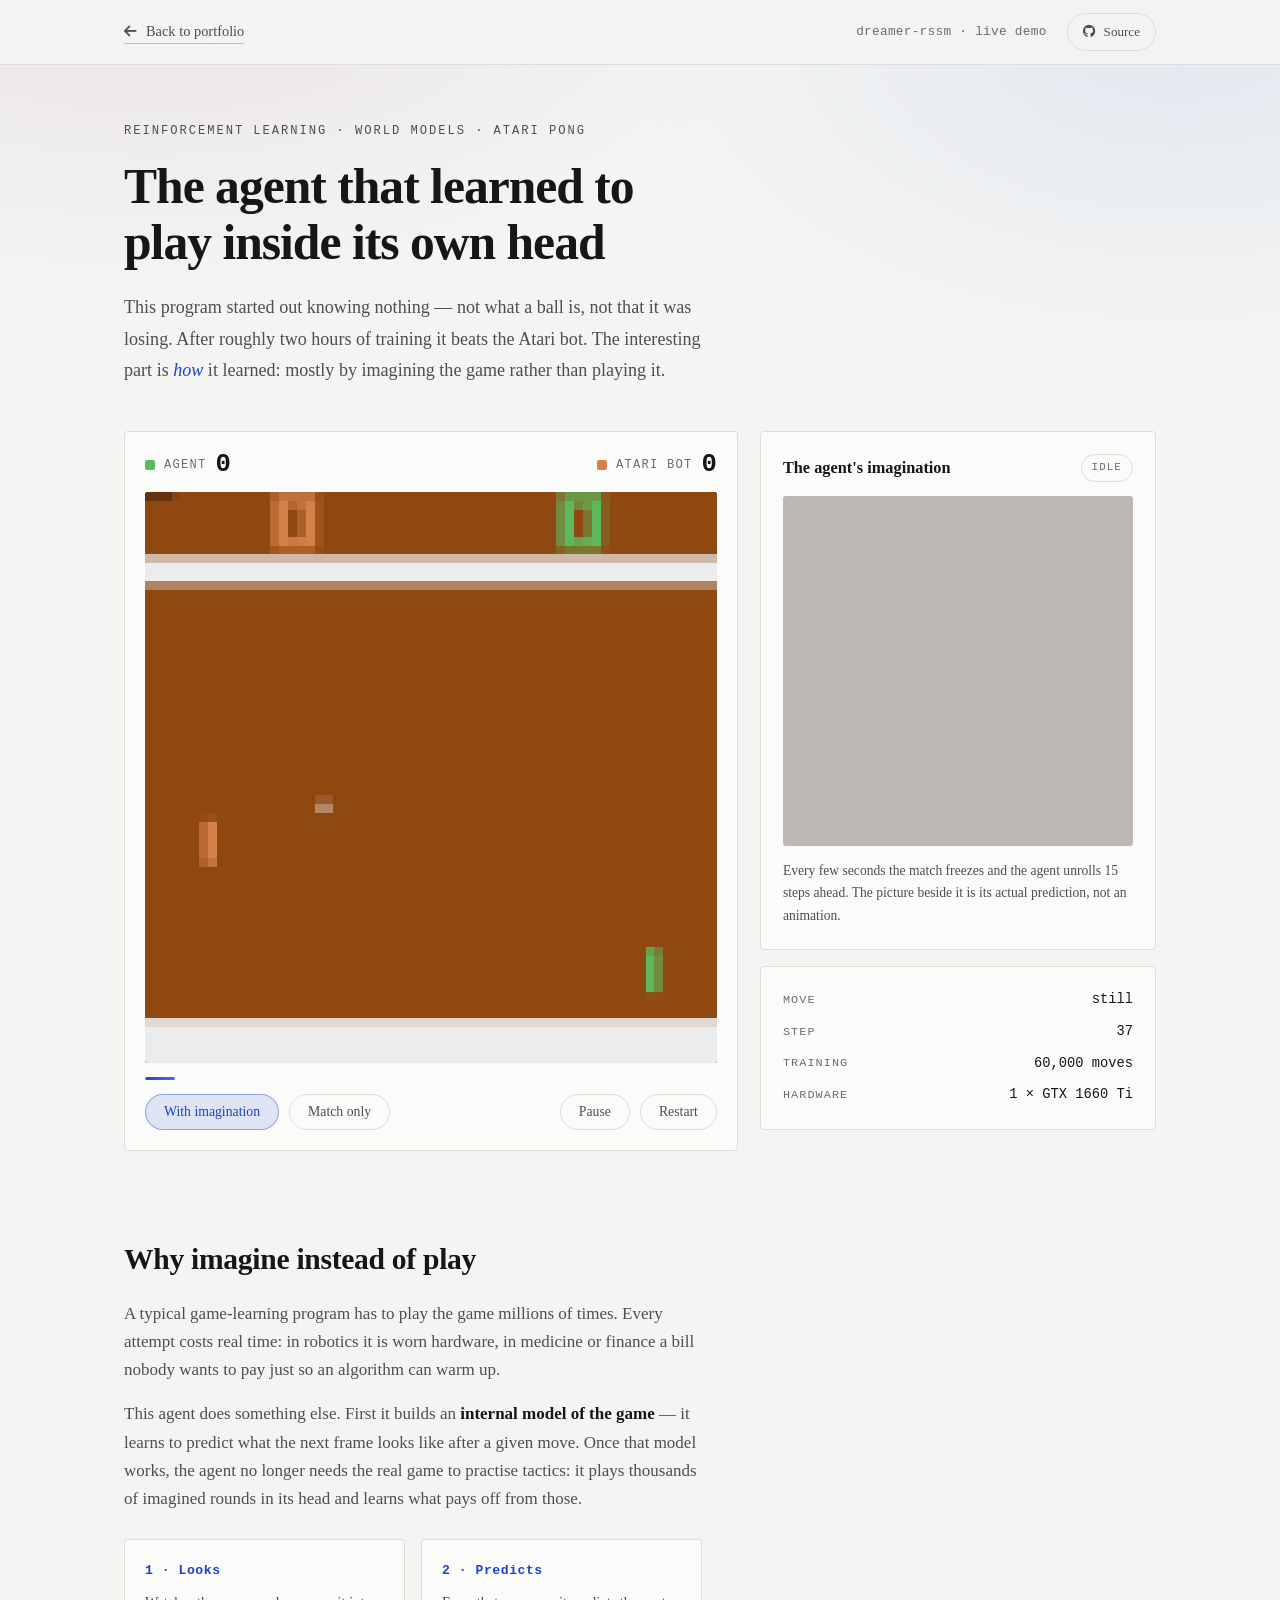
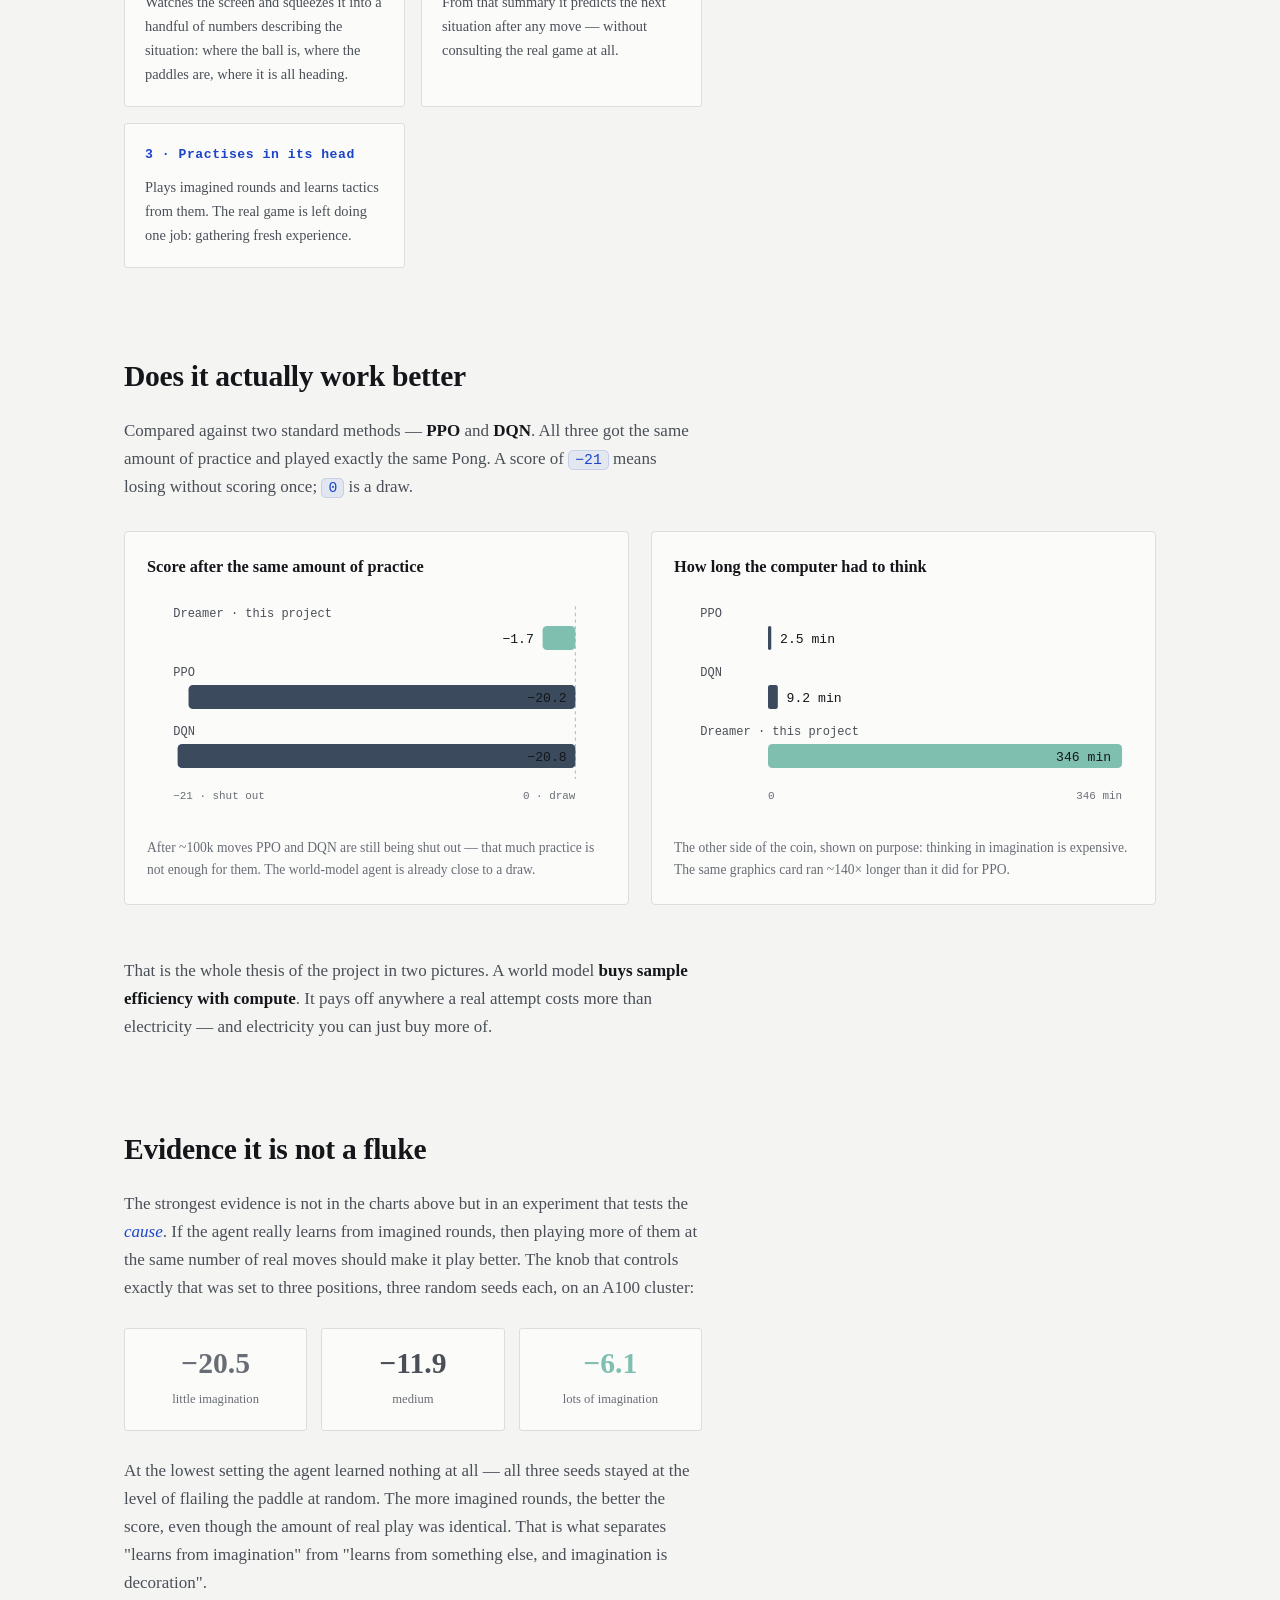
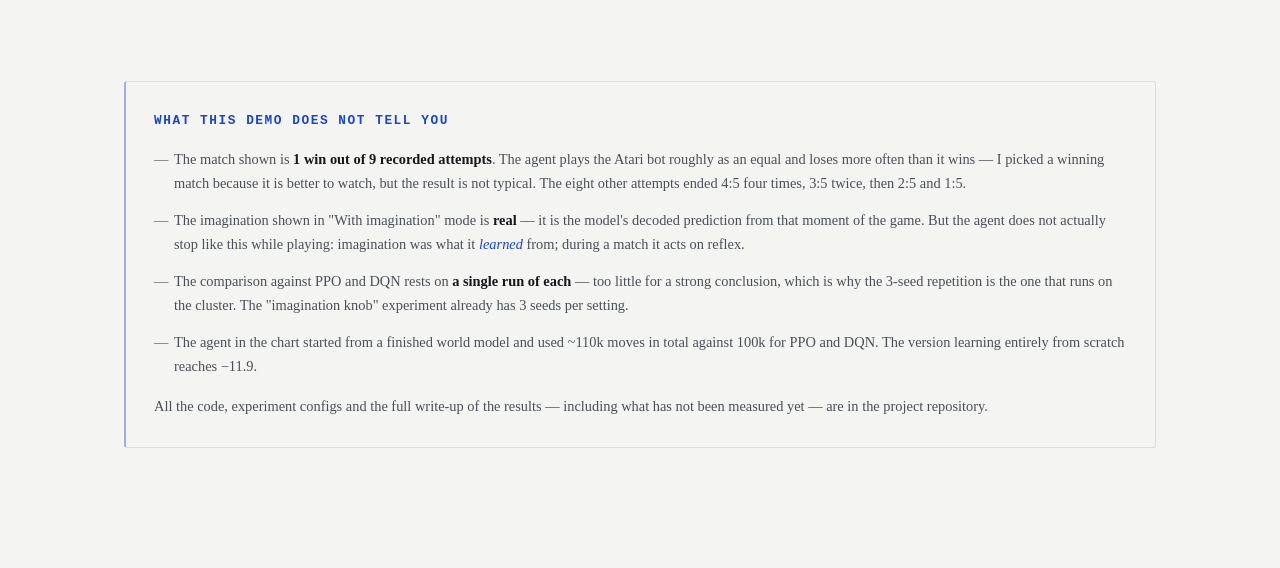
==== commit 1fe8b43b: "Make the margin work, tighten the rhythm, commit to light Applies variant A of the design review. Th" ====
--- a/demos/dreamer/index.html
+++ b/demos/dreamer/index.html
@@ -25,9 +25,9 @@
       href="https://cdnjs.cloudflare.com/ajax/libs/font-awesome/6.5.0/css/all.min.css"
     />
 
-    <link rel="stylesheet" href="../../styles.css?v=7" />
-    <link rel="stylesheet" href="../demo.css?v=7" />
-    <link rel="stylesheet" href="dreamer.css?v=7" />
+    <link rel="stylesheet" href="../../styles.css?v=8" />
+    <link rel="stylesheet" href="../demo.css?v=8" />
+    <link rel="stylesheet" href="dreamer.css?v=8" />
   </head>
 
   <body class="demo-page">
@@ -316,6 +316,6 @@
       </section>
     </div>
 
-    <script src="dreamer-demo.js?v=7"></script>
+    <script src="dreamer-demo.js?v=8"></script>
   </body>
 </html>
--- a/styles.css
+++ b/styles.css
@@ -69,27 +69,9 @@
     --font-mono: var(--mono);
 }
 
-@media (prefers-color-scheme: dark) {
-    :root:not([data-theme='light']) {
-        --paper: #16171b;
-        --raised: #1c1e23;
-        --ink: #e8e9e4;       /* 14.7:1 */
-        --ink-mid: #a4a9b0;   /* 7.6:1  */
-        --ink-faint: #7f858d; /* 4.8:1  */
-        --rule: #2c2e34;
-        --pen: #8fa8ff;       /* 7.9:1  */
-        --marker: rgba(143, 168, 255, 0.22);
-        --marker-blend: normal;
-        --plot-base: #6a7079;
-        --plot-base2: #4c525a;
-
-        /* Compatibility layer — the raw triples have no var() indirection
-           to inherit, so they are restated for the dark plate. */
-        --accent-rgb: 143, 168, 255;
-        --accent2-rgb: 229, 138, 196;
-        --accent-gradient: linear-gradient(135deg, var(--pen), #b9c8ff);
-    }
-}
+/* This design commits to light. A sheet of paper marked up in ballpoint has
+   no dark counterpart — inverted, the premise stops meaning anything and the
+   page reads as a generic dark document. Print styles below still apply. */
 
 /* ==============================================================
    2. RESET & BASE
@@ -103,7 +85,8 @@
 }
 
 html {
-    scroll-behavior: smooth;
+    /* No smooth-scroll: on a page this long it turns a jump to a section into
+       a slow crawl. Anchors land instantly, offset clear of the running head. */
     scroll-padding-top: calc(var(--head-h) + 1.5rem);
     -webkit-text-size-adjust: 100%;
 }
@@ -188,8 +171,9 @@
     inset: 0 0 auto 0;
     height: var(--head-h);
     z-index: 40;
-    background: color-mix(in srgb, var(--paper) 88%, transparent);
-    backdrop-filter: blur(8px);
+    /* Opaque rather than blurred: a backdrop-filter on a fixed bar forces the
+       strip behind it to be re-composited on every scrolled frame. */
+    background: var(--paper);
     border-bottom: 1px solid transparent;
     transition: border-color 0.25s ease;
 }
@@ -253,7 +237,7 @@
     justify-content: center;
     max-width: 74rem;
     margin-inline: auto;
-    padding: calc(var(--head-h) + 4.5rem) 1.5rem 6rem;
+    padding: calc(var(--head-h) + 2.75rem) 1.5rem 5rem;
 }
 
 .paper > *:not(.toc) {
@@ -277,8 +261,11 @@
 /* ==============================================================
    5. TITLE BLOCK
    ============================================================== */
+/* flow-root contains the margin rail, so a tall rail grows the title block
+   instead of spilling across the rule that opens the abstract. */
 .titleblock {
-    margin-bottom: 3.5rem;
+    display: flow-root;
+    margin-bottom: 2.5rem;
 }
 
 .stamp {
@@ -287,8 +274,8 @@
     letter-spacing: 0.13em;
     text-transform: uppercase;
     color: var(--ink-faint);
-    padding-bottom: 1.4rem;
-    margin-bottom: 1.9rem;
+    padding-bottom: 1.1rem;
+    margin-bottom: 1.5rem;
     border-bottom: 1px solid var(--rule);
 }
 
@@ -366,8 +353,8 @@
    ============================================================== */
 .abstract {
     position: relative;
-    margin-bottom: 4rem;
-    padding: 1.6rem 0;
+    margin-bottom: 3rem;
+    padding: 1.4rem 0;
     border-top: 2px solid var(--ink);
     border-bottom: 1px solid var(--rule);
 }
@@ -457,7 +444,7 @@
    8. SECTIONS
    ============================================================== */
 .sec {
-    margin-bottom: 4.5rem;
+    margin-bottom: 3.25rem;
 }
 
 .sec h2 {
@@ -483,7 +470,7 @@
 }
 
 .subsec {
-    margin-top: 3rem;
+    margin-top: 2.25rem;
 }
 
 .subsec h3 {
@@ -519,13 +506,20 @@
 /* ==============================================================
    9. SIDENOTES — the signature
    ============================================================== */
-/* The section box is already measure + gap + margin-col wide, so the note
-   simply floats into the reserved tail; no negative margin is involved. */
-.note {
+/* The section box is already measure + gap + margin-col wide, so anything
+   destined for the margin simply floats into the reserved tail; no negative
+   margin is involved. Notes, figure thumbnails and result blocks all share
+   this rail, and `clear: right` keeps them stacked rather than colliding. */
+.note,
+.mfig,
+.mstats {
     float: right;
     clear: right;
     width: var(--margin-col);
-    margin: 0.35rem 0 1.2rem 2.5rem;
+    margin: 0.35rem 0 1.3rem 2.5rem;
+}
+
+.note {
     font-family: var(--hand);
     font-size: 1.16rem;
     line-height: 1.3;
@@ -534,6 +528,101 @@
     border-left: 1.5px solid color-mix(in srgb, var(--pen) 30%, transparent);
     transform: rotate(-0.6deg);
 }
+
+/* --- Margin figure: a thumbnail of the result, pasted into the margin --- */
+.mfig {
+    background: var(--raised);
+    border: 1px solid var(--rule);
+    border-radius: 4px;
+    padding: 0.6rem 0.65rem 0.55rem;
+}
+
+.mfig svg {
+    display: block;
+    width: 100%;
+    height: auto;
+}
+
+.mfig figcaption {
+    margin-top: 0.45rem;
+    font-family: var(--mono);
+    font-size: 0.63rem;
+    line-height: 1.45;
+    color: var(--ink-faint);
+    max-width: none;
+}
+
+.mfig figcaption b {
+    color: var(--ink);
+    font-weight: 500;
+}
+
+/* --- Margin results: the numbers, where the eye can find them --- */
+.mstats {
+    border-top: 1px solid var(--ink);
+}
+
+/* Names what the figures below are, so a reader can't mistake a test-suite
+   count for a result the system produced. */
+.mstats-head {
+    font-family: var(--mono);
+    font-size: 0.63rem;
+    letter-spacing: 0.13em;
+    text-transform: uppercase;
+    color: var(--ink-faint);
+    padding: 0.45rem 0 0.1rem;
+}
+
+.mstats > div {
+    display: flex;
+    align-items: baseline;
+    justify-content: space-between;
+    gap: 0.6rem;
+    padding: 0.5rem 0;
+    border-bottom: 1px solid var(--rule);
+}
+
+.mstats dt {
+    font-family: var(--mono);
+    font-size: 0.63rem;
+    line-height: 1.3;
+    letter-spacing: 0.06em;
+    text-transform: uppercase;
+    color: var(--ink-faint);
+    max-width: 7.5rem;
+}
+
+.mstats dd {
+    font-family: var(--mono);
+    font-size: 1rem;
+    font-weight: 500;
+    color: var(--pen);
+    white-space: nowrap;
+    font-variant-numeric: tabular-nums;
+}
+
+/* --- Thumbnail plot inside a margin figure --- */
+.mplt text {
+    font-family: var(--mono);
+    font-size: 7px;
+    fill: var(--ink-faint);
+    text-anchor: end;
+}
+
+.mplt-grid { stroke: var(--rule); }
+.mplt-axis { stroke: var(--ink-faint); }
+.mplt-b1 { fill: none; stroke: var(--plot-base); stroke-width: 1.3; }
+.mplt-b2 { fill: none; stroke: var(--plot-base2); stroke-width: 1.3; }
+
+.mplt-hero {
+    fill: none;
+    stroke: var(--plot-hero);
+    stroke-width: 2.1;
+    stroke-linejoin: round;
+    stroke-linecap: round;
+}
+
+.mplt-dot { fill: var(--plot-hero); }
 
 /* ==============================================================
    10. FIGURES
@@ -1054,14 +1143,32 @@
         max-width: var(--measure);
     }
 
-    .note {
+    /* Nothing left to float into: the margin rail rejoins the text flow. */
+    .note,
+    .mfig,
+    .mstats {
         float: none;
         width: auto;
         max-width: var(--measure);
         margin: 1.4rem 0;
+    }
+
+    .note {
         transform: none;
         font-size: 1.2rem;
     }
+
+    /* Freed from the narrow rail, the results can sit side by side. */
+    .mstats {
+        display: grid;
+        grid-template-columns: repeat(auto-fit, minmax(9rem, 1fr));
+        gap: 0 1.5rem;
+    }
+
+    .mstats > div { padding: 0.55rem 0; }
+    .mstats dt { max-width: none; }
+
+    .mfig { max-width: 22rem; }
 
     .fig-body svg { min-width: 26rem; }
 }
